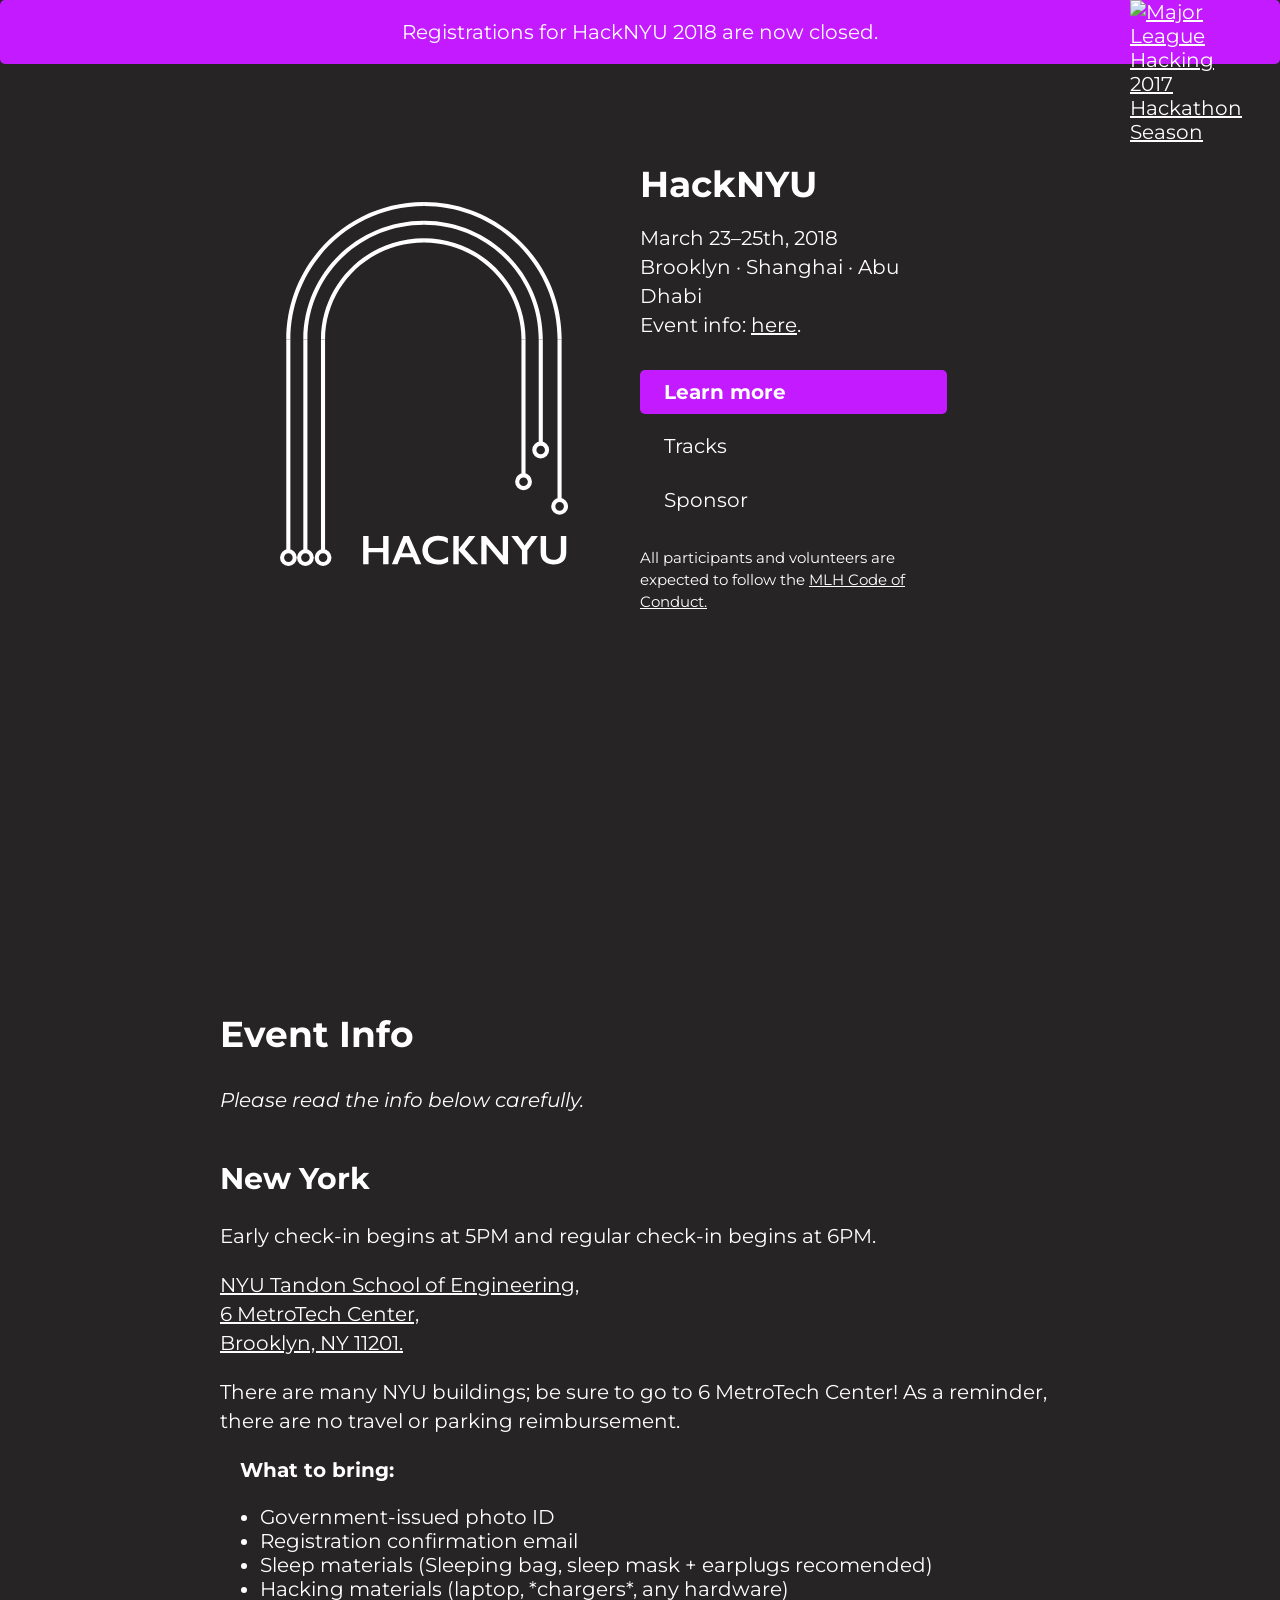
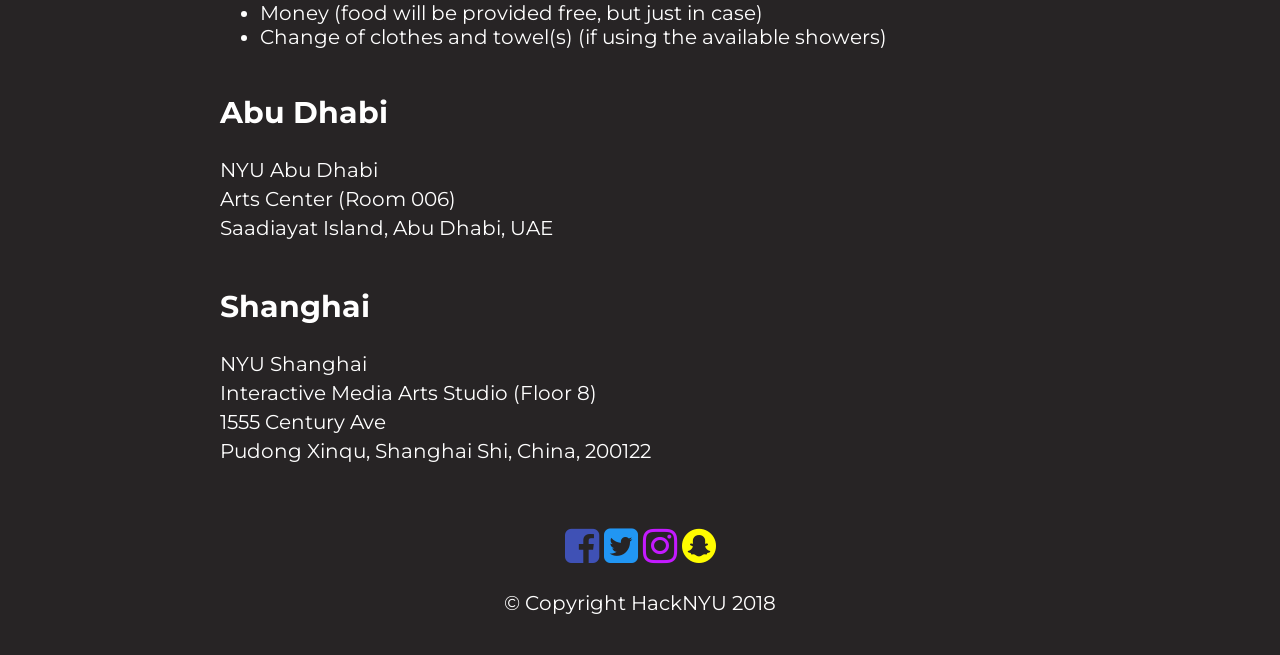
==== index.html @ 9dd53b47 "added google analytics" ====
<!DOCTYPE html>
<html lang="en">
  <head>
    <meta charset="utf-8">
    <meta name="viewport" content="width=device-width, initial-scale=1, shrink-to-fit=no">
    <meta property="og:title" content="HackNYU 2018" />
    <meta property="og:type" content="website" />
    <meta property="og:url" content="http://hacknyu.org" />
    <meta property="og:image" content="images/open-graph-logo.png" />
    <title>HackNYU</title>
    <meta name="description" content="">
    <link rel="stylesheet" href="stylesheets/style.css"/>
    <link rel="icon" href="favicon.png"/>
    <!-- Global site tag (gtag.js) - Google Analytics -->
    <script async src="https://www.googletagmanager.com/gtag/js?id=UA-43028228-4"></script>
    <script>
      window.dataLayer = window.dataLayer || [];
      function gtag(){dataLayer.push(arguments);}
      gtag('js', new Date());

      gtag('config', 'UA-43028228-4');
    </script>

  </head>
  <body>
    <a id="mlh-trust-badge" style="display:block;max-width:100px;min-width:60px;position:fixed;right:50px;top:0;width:10%;z-index:10000" href="https://mlh.io/seasons/na-2018/events?utm_source=na-2018&utm_medium=TrustBadge&utm_campaign=na-2018&utm_content=white" target="_blank"><img src="https://s3.amazonaws.com/logged-assets/trust-badge/2018/white.svg" alt="Major League Hacking 2017 Hackathon Season" style="width:100%"></a>

    <div class="alert" style="text-align: center;">
        Registrations for HackNYU 2018 are now closed.
    </div>

    <section id="cover" class="first-section page-section">
      <div id="cover-container" class="container">
      <img id="cover-logo" src="images/logo.svg">
        <div id="cover-info">
          <h1 class="animated fadeInLeft">HackNYU</h1>
          <p class="info-line animated fadeInLeft">March 23–25th, 2018</p>
          <p class="info-line animated fadeInLeft">Brooklyn · Shanghai · Abu Dhabi</p>
          <p class="info-line animated fadeInLeft">Event info: <a href="#event-info">here</a>.</p>
          <div id="buttons">
            <!-- <a href="https://www.eventbrite.com/e/hacknyu-2018-tickets-42755438668" id="registration-button" class="animated fadeInLeft button">Register</a> -->
            <!-- <a href="register.html" id="registration-button" class="animated fadeInLeft button">Register</a> -->
            <a href="about.html" id="registration-button" class="animated fadeInLeft button">Learn more</a>
            <a href="tracks.html" class="animated fadeInLeft button">Tracks</a>
            <a href="sponsor.html" class="animated fadeInLeft button">Sponsor</a>
          </div>
          <p class="info-line" style="font-size: 0.75em; padding-top: 1em;">All participants and volunteers are expected to follow the <a href="https://static.mlh.io/docs/mlh-code-of-conduct.pdf">MLH Code of Conduct.</a></p>
        </div>
      </div>
    </section>
    <section>
      <div class="container">
        <h1 id="event-info">Event Info</h1>
        <p><em>Please read the info below carefully.</em></p>

        <h2>New York</h2>
        <p>Early check-in begins at 5PM and regular check-in begins at 6PM.</p> <p></p>

        <p><a href="https://goo.gl/maps/HQVoV7e9Fgp">NYU Tandon School of Engineering, <br>6 MetroTech Center, <br> Brooklyn, NY 11201.</a></p>

        <p>There are many NYU buildings; be sure to go to 6 MetroTech Center! As a reminder, there are no travel or parking reimbursement.</p>

        <p style="position: relative; left: 1em"><strong>What to bring:</strong></p>
        <ul>
          <li>Government-issued photo ID</li>
          <li>Registration confirmation email</li>
          <li>Sleep materials (Sleeping bag, sleep mask + earplugs recomended)</li>
          <li>Hacking materials (laptop, *chargers*, any hardware)</li>
          <li>Money (food will be provided free, but just in case)</li>
          <li>Change of clothes and towel(s) (if using the available showers)</li>
        </ul>

        <h2>Abu Dhabi</h2>
        <p>NYU Abu Dhabi <br>
          Arts Center (Room 006) <br>
          Saadiayat Island, Abu Dhabi, UAE</p>

        <h2>Shanghai</h2>
        <p>NYU Shanghai<br>
          Interactive Media Arts Studio (Floor 8)<br>
          1555 Century Ave<br>
          Pudong Xinqu, Shanghai Shi, China, 200122
        </p>

      </div>
    </section>

    <footer id="copyright-footer">
      <ul id="social-media">
        <li><a href="https://www.facebook.com/hacknyu/"><i class="fa fa-facebook-square fa-2x"></i></a></li>
        <li><a href="https://twitter.com/hacknyu?lang=en"><i class="fa fa-twitter-square fa-2x"></i></a></li>
        <li><a href="https://www.instagram.com/hacknyu/"><i class="fa fa-instagram fa-2x"></i></a></li>
        <li><a href="snap.html"><i class="fa fa-snapchat fa-2x"></i></a></li>
      </ul>
      © Copyright HackNYU 2018
    </footer>
    <script>
      function openNav() {
          document.getElementById("side-nav").style.width = "70vw";
      }

      function closeNav() {
          document.getElementById("side-nav").style.width = "0";
      }
    </script>
  </body>
</html>
---- stylesheets/style.css ----
@import url("https://cdnjs.cloudflare.com/ajax/libs/font-awesome/4.7.0/css/font-awesome.css");
@import url("https://fonts.googleapis.com/css?family=Montserrat:300,700");
@keyframes fadeInLeft {
  from {
    opacity: 0;
    transform: translate3d(-10px, 0, 0); }
  to {
    opacity: 1;
    transform: translate3d(0, 0, 0); } }

.fadeInLeft {
  animation-name: fadeInLeft; }

.animated {
  animation-duration: 1s;
  animation-fill-mode: both; }

#nodes {
  fill: rgba(255, 255, 255, 0.5); }

#curves {
  fill: #272425;
  stroke-dasharray: 1000;
  stroke: white;
  stroke: rgba(255, 255, 255, 0.5);
  stroke-width: 12;
  animation: dash 3s normal forwards linear;
  stroke-dashoffset: 1000; }

@keyframes dash {
  to {
    stroke-dashoffset: 0; } }

#cover {
  padding-top: 2em;
  min-height: 90vh;
  overflow: auto;
  background-color: #272425;
  color: white; }

#cover-logo {
  display: block;
  width: 40%;
  min-height: 200px;
  float: left;
  padding-right: 10%;
  padding-top: 2em; }
  @media (max-width: 700px) {
    #cover-logo {
      width: 75%;
      height: auto;
      padding: 0;
      float: none;
      margin: 0 auto;
      padding-bottom: 4em; } }

#cover-info {
  width: 45%;
  float: left;
  font-size: 20px;
  padding-bottom: 3em;
  color: white; }
  @media (max-width: 700px) {
    #cover-info {
      width: 100%; } }
  #cover-info a {
    color: white; }
  #cover-info h1 {
    margin-bottom: 0.5em; }

#cover-container {
  max-width: 36em; }

.info-line {
  margin: 0; }

#registration-button {
  background-color: #C31AFF;
  font-weight: bold;
  margin-top: 1.5em; }
  #registration-button:hover {
    background-color: #D55EFF; }

#buttons .button {
  width: 80%; }

.social-media-icon {
  float: left;
  display: block; }

#social-media {
  list-style: none;
  margin: 0;
  padding: 0;
  margin-bottom: 1em; }
  #social-media::after {
    display: block;
    content: "";
    clear: both; }
  #social-media li {
    display: inline-block; }
  #social-media a {
    float: left; }

.fa-facebook-square {
  color: #3f51b5; }

.fa-twitter-square {
  color: #2196F3; }

.fa-instagram {
  color: #C31AFF; }

.fa-snapchat {
  color: #FFFC00; }

.card {
  width: 45%;
  margin-right: 5%;
  margin-bottom: 5%;
  float: left;
  display: block;
  border-radius: 0.5em; }
  @media (max-width: 700px) {
    .card {
      width: 100%; } }

.cards {
  margin-right: -5%; }
  .cards::after {
    display: block;
    content: "";
    clear: both; }
  @media (max-width: 700px) {
    .cards {
      margin: 0; } }

.sponsor-max {
  max-width: 80%;
  max-height: 120px; }

.sponsor-big {
  max-width: 70%;
  max-height: 90px; }

.sponsor-default {
  max-width: 50%;
  max-height: 75px; }

.sponsor-img {
  position: absolute;
  top: 50%;
  left: 50%;
  transform: translate(-50%, -50%);
  transition-duration: 200ms; }
  .sponsor-img:hover {
    transform: scale(1.1) translate(-50%, -50%); }

.sponsor {
  text-align: center;
  width: 33.333%;
  float: left;
  height: 100px;
  position: relative; }

.full-width {
  width: 100% !important; }

.quarter-width {
  width: 25% !important; }

.half-width {
  width: 50% !important; }

.centered {
  float: none;
  margin: 0 auto; }

.float-none {
  float: none; }

.row {
  margin-bottom: 3em; }
  .row::after {
    display: block;
    content: "";
    clear: both; }

#navbar {
  display: block;
  position: fixed;
  top: 0;
  width: 100%;
  background-color: white;
  font-size: 14px;
  font-weight: 500;
  letter-spacing: 0.03em;
  z-index: 999; }
  #navbar #menu-toggle {
    background-color: #272425;
    color: white; }

#navbar::after {
  display: block;
  content: "";
  clear: both; }

#navbar .top-ul {
  display: block;
  margin: 0;
  padding: 0;
  list-style: none;
  padding: 0 1.5em; }

#navbar #side-nav {
  top: 0;
  padding-left: 0;
  overflow-x: hidden;
  background-color: white;
  width: 0;
  height: 100vh;
  display: block;
  position: absolute;
  margin: 0;
  list-style: none;
  padding-top: 5vh;
  text-align: center;
  z-index: 5;
  transition: 0.5s; }

#navbar #menu-toggle {
  z-index: 1;
  display: none;
  position: absolute; }

@media screen and (max-width: 700px) {
  #navbar .top-li {
    display: none; }
  #navbar #menu-toggle {
    display: block; } }

#navbar .top-li {
  float: left; }

#navbar a {
  padding: 1.5em;
  display: block;
  color: black;
  text-decoration: none;
  text-transform: uppercase; }

#navbar li:hover, #menu-toggle:hover {
  background-color: #e6e6e6;
  cursor: pointer; }

#navbar a:visited {
  color: black; }

#navbar li:active {
  background-color: darkgrey; }

body {
  font-family: "Montserrat", "Helvetica Neue", Helvetica, Arial, sans-serif;
  font-size: 20px;
  margin: 0;
  min-height: 100vh;
  color: white;
  background-color: #272425; }

a {
  color: white; }

h1 {
  font-size: 36px;
  margin-top: 0; }

h2 {
  margin-top: 1.5em; }

p {
  line-height: 1.45; }

.container {
  max-width: 42em;
  margin: 0 auto;
  width: 90%; }
  .container::after {
    display: block;
    content: "";
    clear: both; }

.button {
  display: inline-block;
  padding: 0.5em 1.2em;
  color: white;
  text-decoration: none;
  border-radius: 0.25em;
  margin: 0;
  margin-right: 0.25em;
  margin-bottom: 0.5em;
  background-color: #272425; }
  .button:hover {
    transition-duration: 250ms;
    background-color: #4e4e4e; }
  .button:visited, .button:active {
    color: white; }

.first-section {
  padding-top: 1.6em;
  margin-top: 58px; }

.page-section {
  padding-bottom: 2em; }
  .page-section::after {
    display: block;
    content: "";
    clear: both; }

#content {
  min-height: 100vh;
  background-color: #272425; }

#copyright-footer {
  background: #272425;
  text-align: center;
  padding: 2em;
  color: white; }

.alert {
  background-color: #C31AFF;
  color: white;
  border-radius: 0.25em;
  padding: 1em; }
  .alert a {
    color: white; }

.track-logo {
  width: 10%; }
  @media (max-width: 700px) {
    .track-logo {
      width: 50%; } }
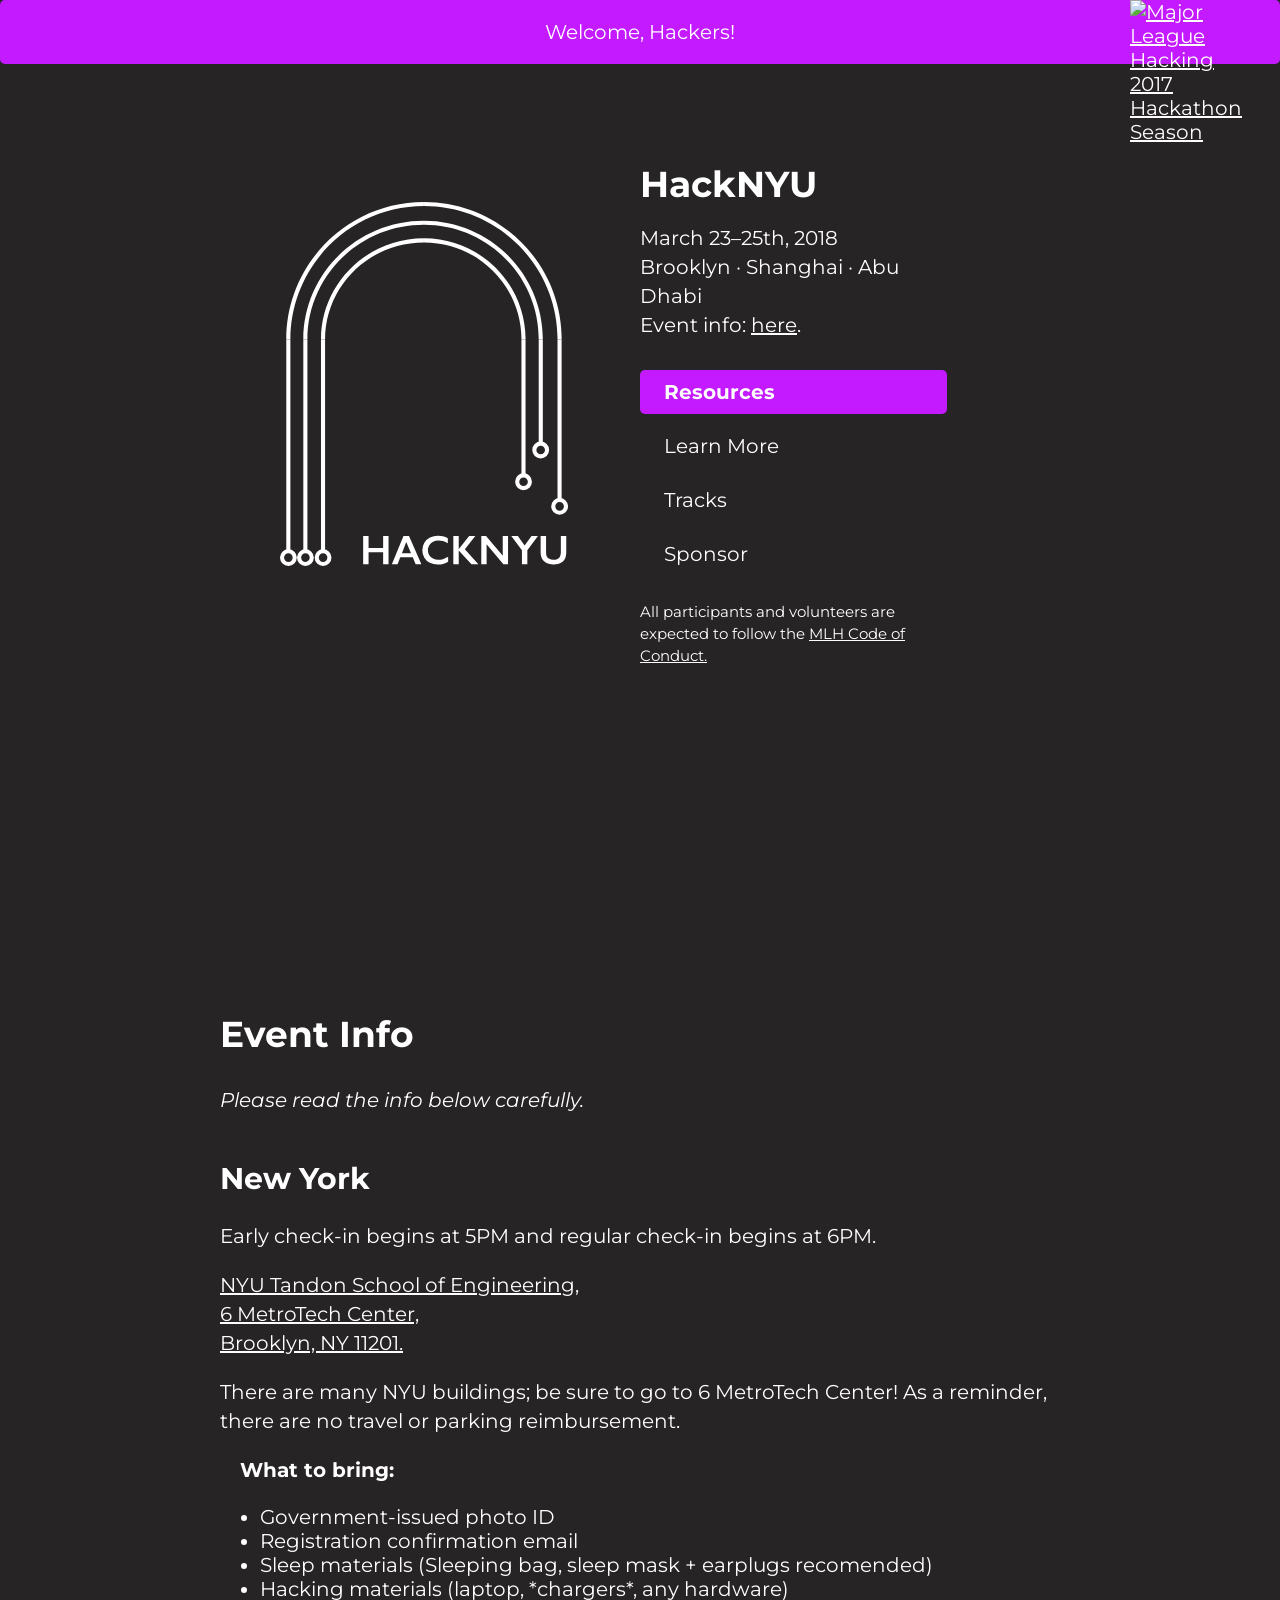
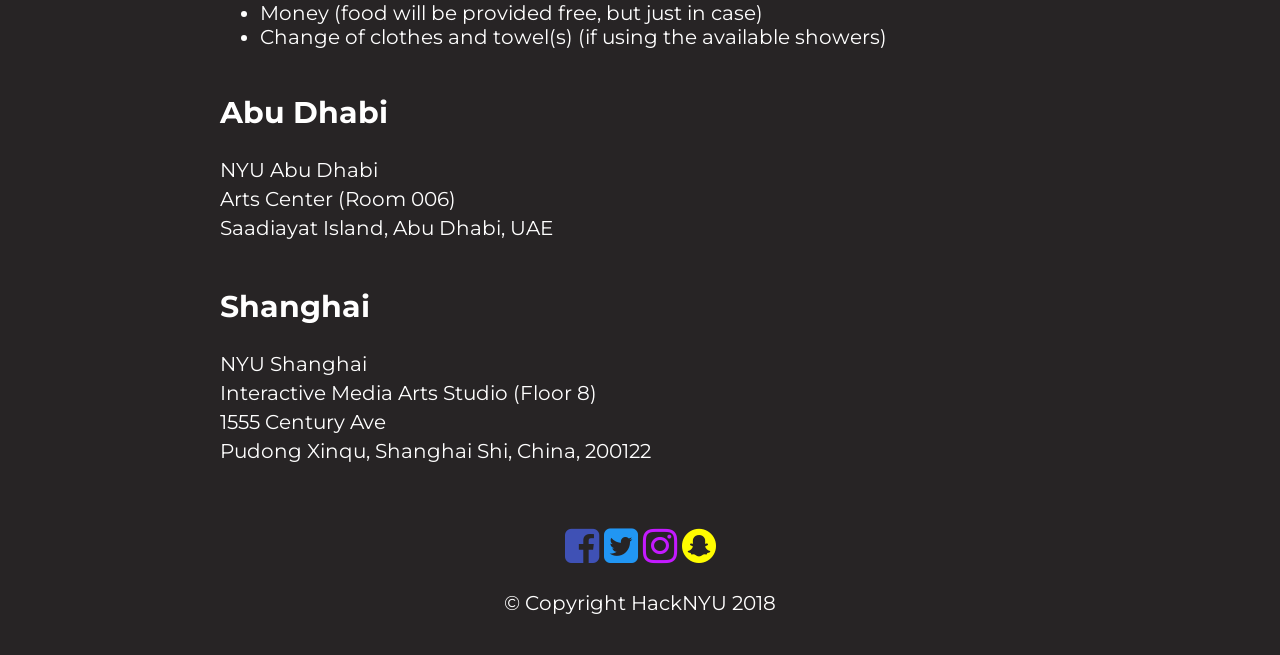
==== commit d5cc6837: "adding days link" ====
--- a/index.html
+++ b/index.html
@@ -9,24 +9,14 @@
     <meta property="og:image" content="images/open-graph-logo.png" />
     <title>HackNYU</title>
     <meta name="description" content="">
-    <link rel="stylesheet" href="stylesheets/style.css"/>
-    <link rel="icon" href="favicon.png"/>
-    <!-- Global site tag (gtag.js) - Google Analytics -->
-    <script async src="https://www.googletagmanager.com/gtag/js?id=UA-43028228-4"></script>
-    <script>
-      window.dataLayer = window.dataLayer || [];
-      function gtag(){dataLayer.push(arguments);}
-      gtag('js', new Date());
-
-      gtag('config', 'UA-43028228-4');
-    </script>
-
+    <link rel="stylesheet" href="stylesheets/style.css">
+    <link rel="icon" href="favicon.png">
   </head>
   <body>
     <a id="mlh-trust-badge" style="display:block;max-width:100px;min-width:60px;position:fixed;right:50px;top:0;width:10%;z-index:10000" href="https://mlh.io/seasons/na-2018/events?utm_source=na-2018&utm_medium=TrustBadge&utm_campaign=na-2018&utm_content=white" target="_blank"><img src="https://s3.amazonaws.com/logged-assets/trust-badge/2018/white.svg" alt="Major League Hacking 2017 Hackathon Season" style="width:100%"></a>
 
     <div class="alert" style="text-align: center;">
-        Registrations for HackNYU 2018 are now closed.
+        Welcome, Hackers!
     </div>
 
     <section id="cover" class="first-section page-section">
@@ -40,7 +30,8 @@
           <div id="buttons">
             <!-- <a href="https://www.eventbrite.com/e/hacknyu-2018-tickets-42755438668" id="registration-button" class="animated fadeInLeft button">Register</a> -->
             <!-- <a href="register.html" id="registration-button" class="animated fadeInLeft button">Register</a> -->
-            <a href="about.html" id="registration-button" class="animated fadeInLeft button">Learn more</a>
+            <a href="dayof.html" id="registration-button" class="animated fadeInLeft button">Resources</a>
+            <a href="about.html" class="animated fadeInLeft button">Learn More</a>
             <a href="tracks.html" class="animated fadeInLeft button">Tracks</a>
             <a href="sponsor.html" class="animated fadeInLeft button">Sponsor</a>
           </div>
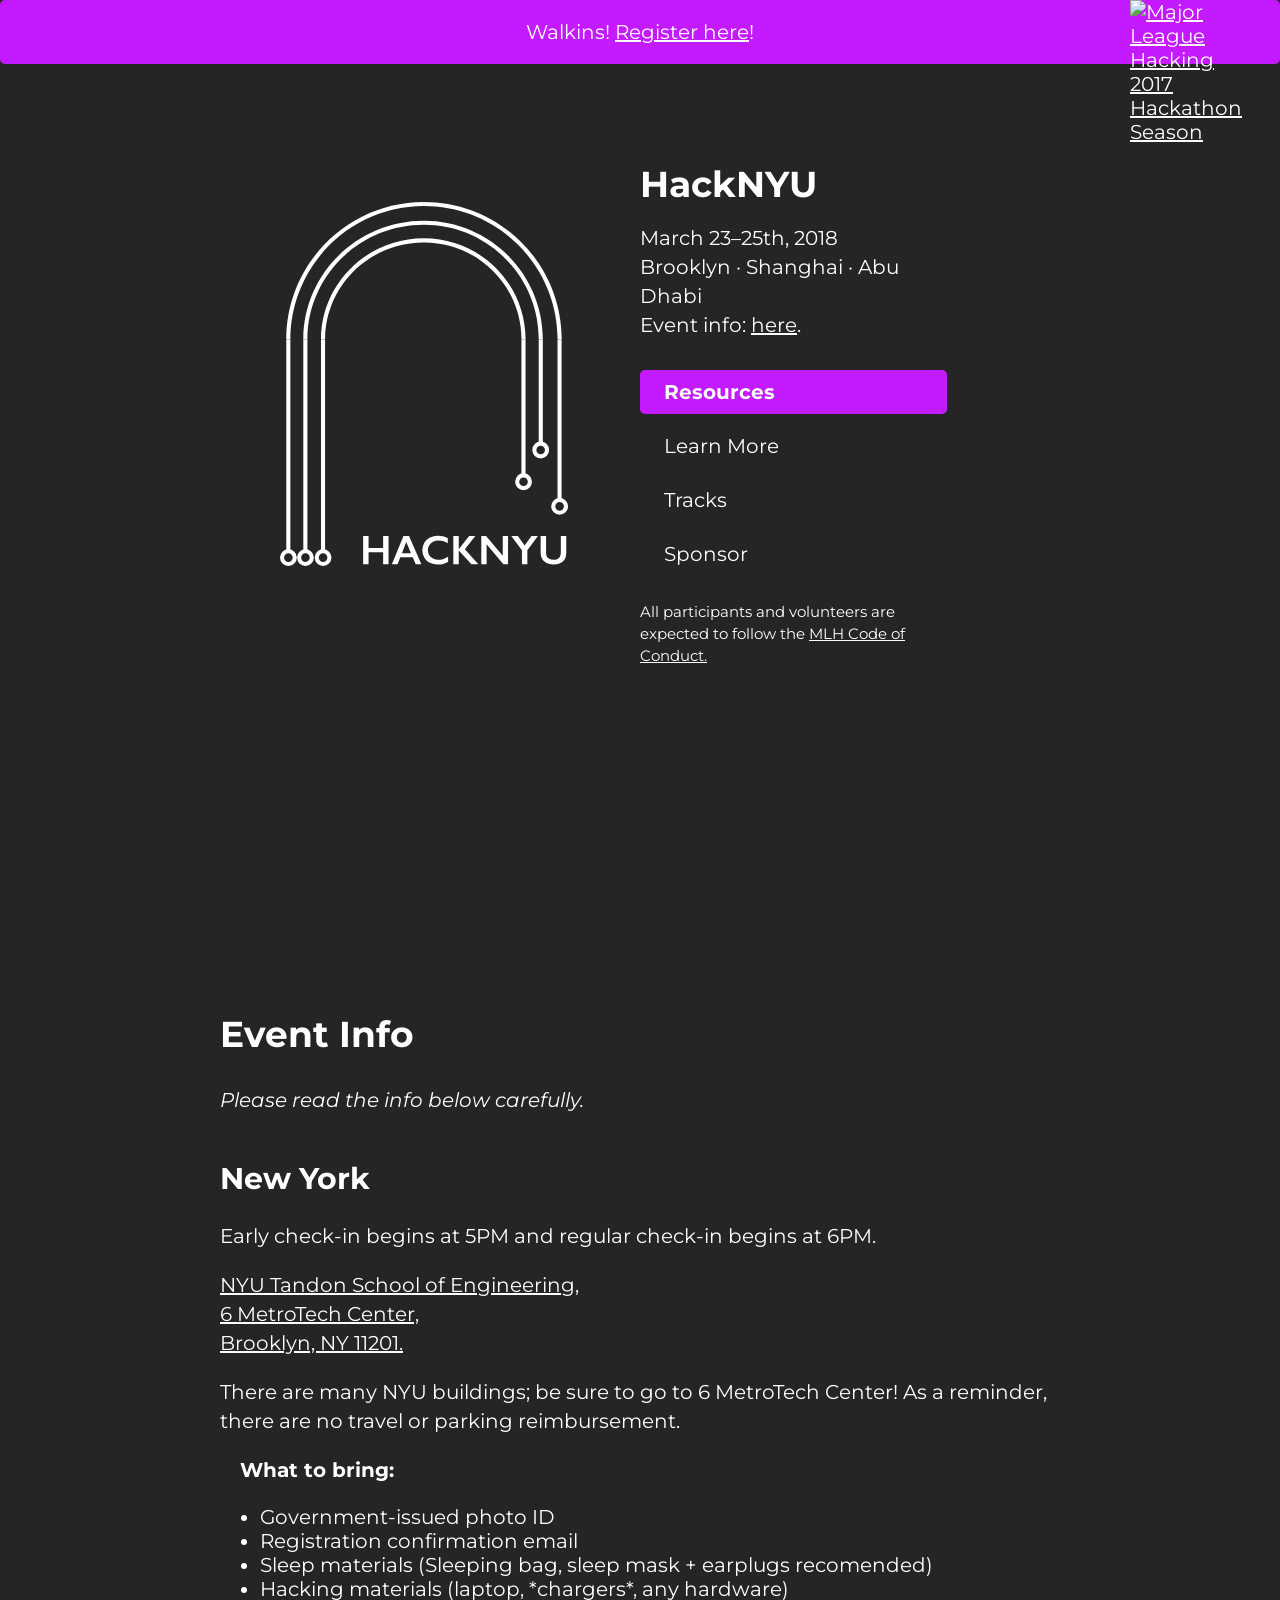
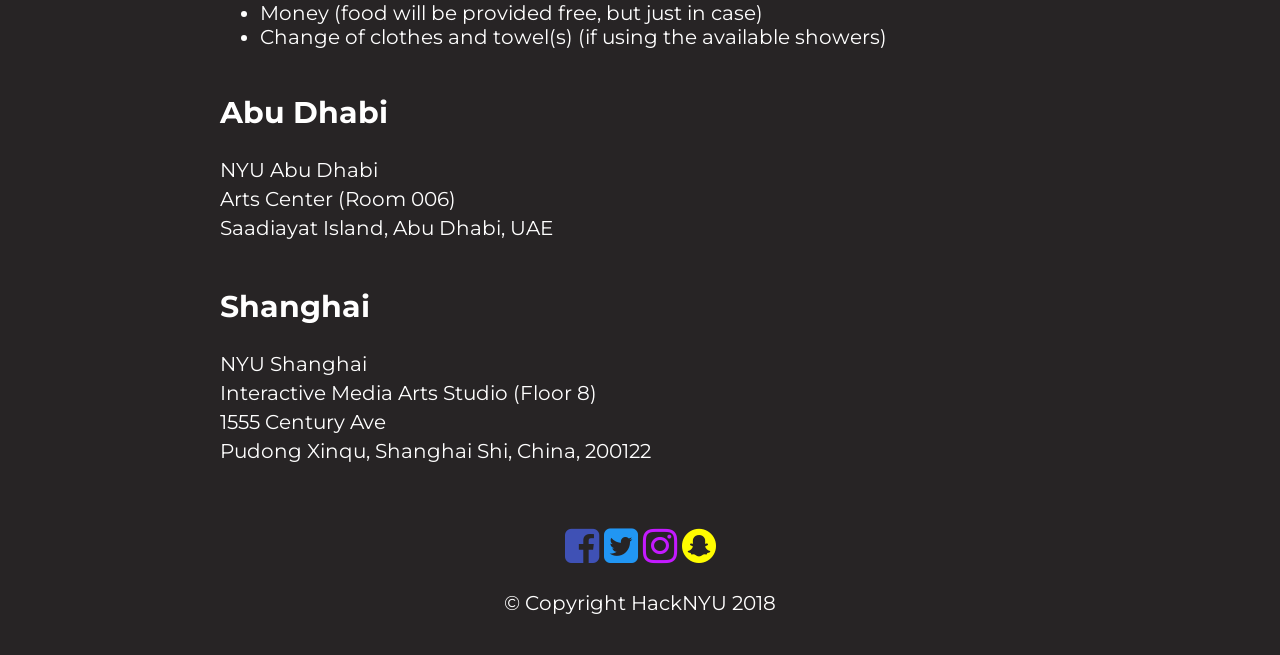
==== commit a29d4f76: "adding walking link" ====
--- a/index.html
+++ b/index.html
@@ -9,14 +9,24 @@
     <meta property="og:image" content="images/open-graph-logo.png" />
     <title>HackNYU</title>
     <meta name="description" content="">
-    <link rel="stylesheet" href="stylesheets/style.css">
-    <link rel="icon" href="favicon.png">
+    <link rel="stylesheet" href="stylesheets/style.css"/>
+    <link rel="icon" href="favicon.png"/>
+    <!-- Global site tag (gtag.js) - Google Analytics -->
+    <script async src="https://www.googletagmanager.com/gtag/js?id=UA-43028228-4"></script>
+    <script>
+      window.dataLayer = window.dataLayer || [];
+      function gtag(){dataLayer.push(arguments);}
+      gtag('js', new Date());
+
+      gtag('config', 'UA-43028228-4');
+    </script>
+
   </head>
   <body>
     <a id="mlh-trust-badge" style="display:block;max-width:100px;min-width:60px;position:fixed;right:50px;top:0;width:10%;z-index:10000" href="https://mlh.io/seasons/na-2018/events?utm_source=na-2018&utm_medium=TrustBadge&utm_campaign=na-2018&utm_content=white" target="_blank"><img src="https://s3.amazonaws.com/logged-assets/trust-badge/2018/white.svg" alt="Major League Hacking 2017 Hackathon Season" style="width:100%"></a>
 
     <div class="alert" style="text-align: center;">
-        Welcome, Hackers!
+        Walkins! <a href="https://hacknyu2018.splashthat.com/">Register here</a>!
     </div>
 
     <section id="cover" class="first-section page-section">
--- a/stylesheets/style.css
+++ b/stylesheets/style.css
@@ -259,6 +259,9 @@
 #navbar li:active {
   background-color: darkgrey; }
 
+.curpage {
+  background-color: darkgrey; }
+
 body {
   font-family: "Montserrat", "Helvetica Neue", Helvetica, Arial, sans-serif;
   font-size: 20px;
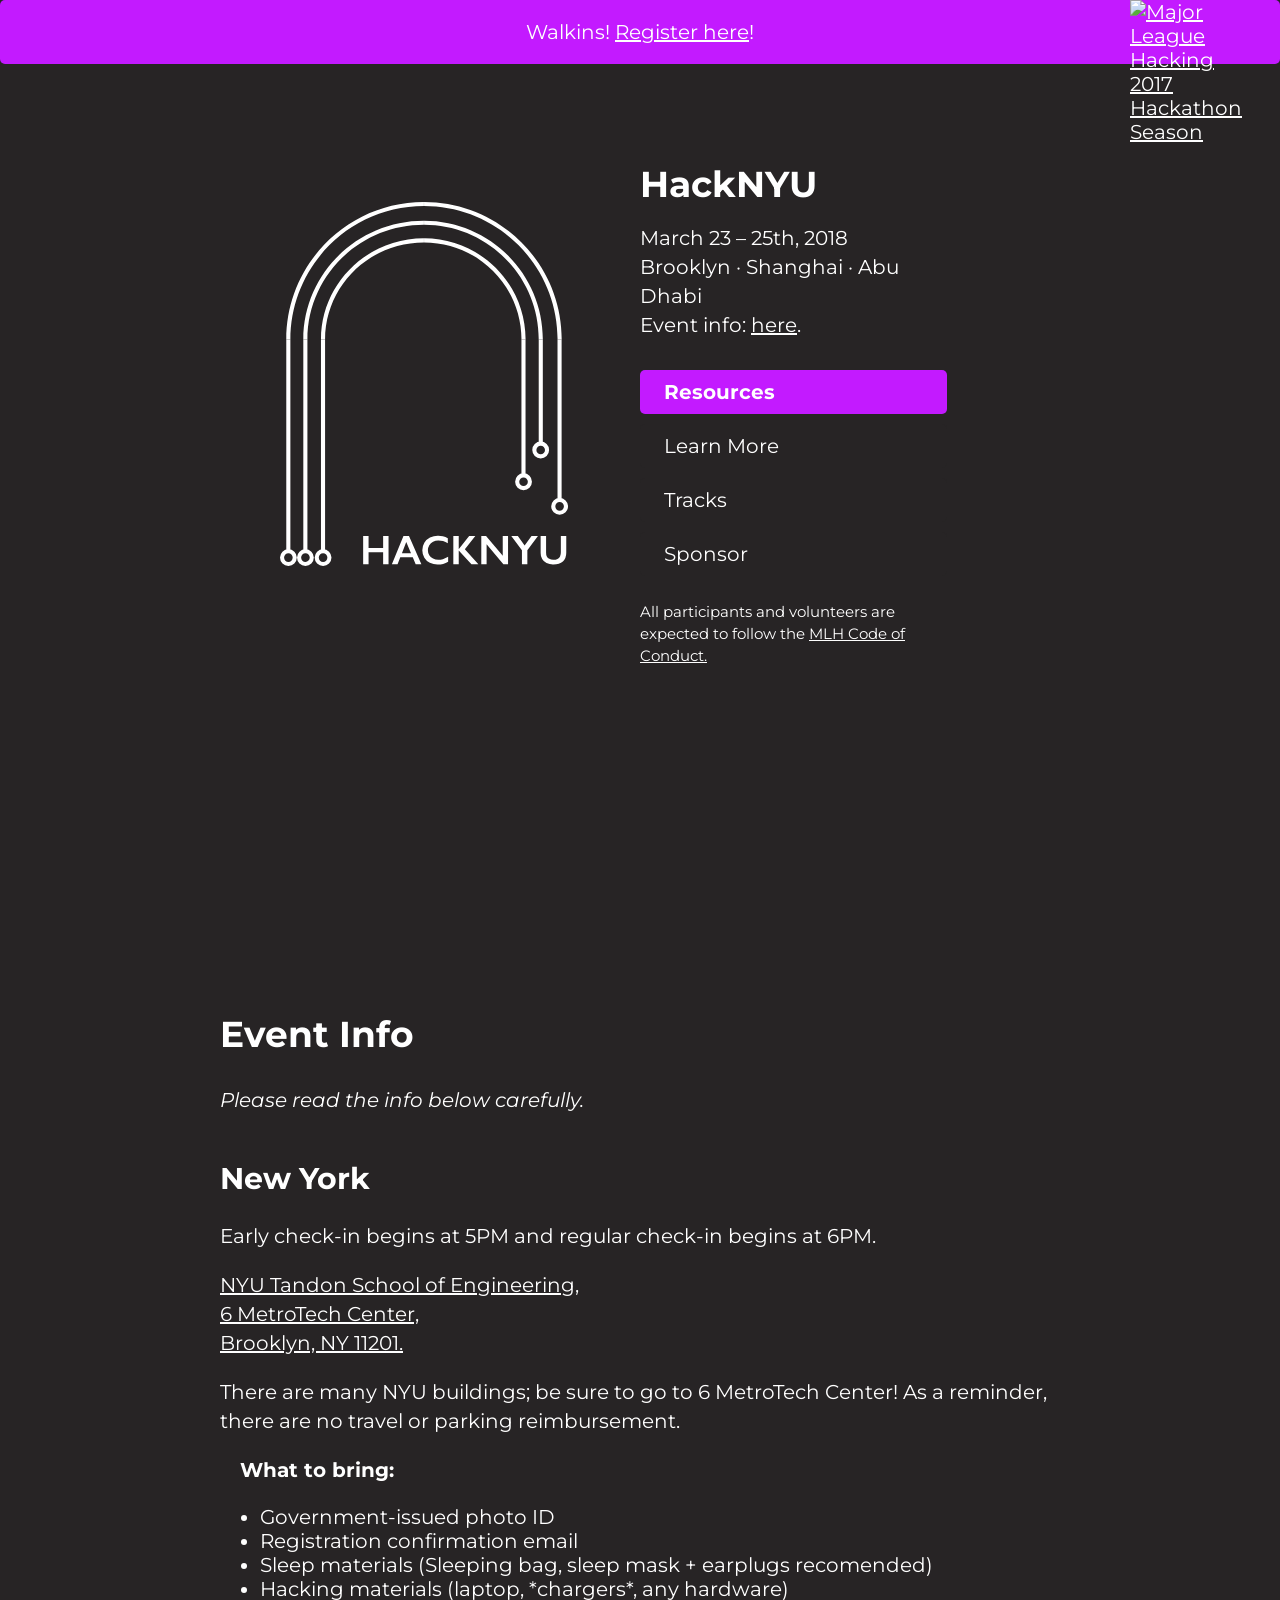
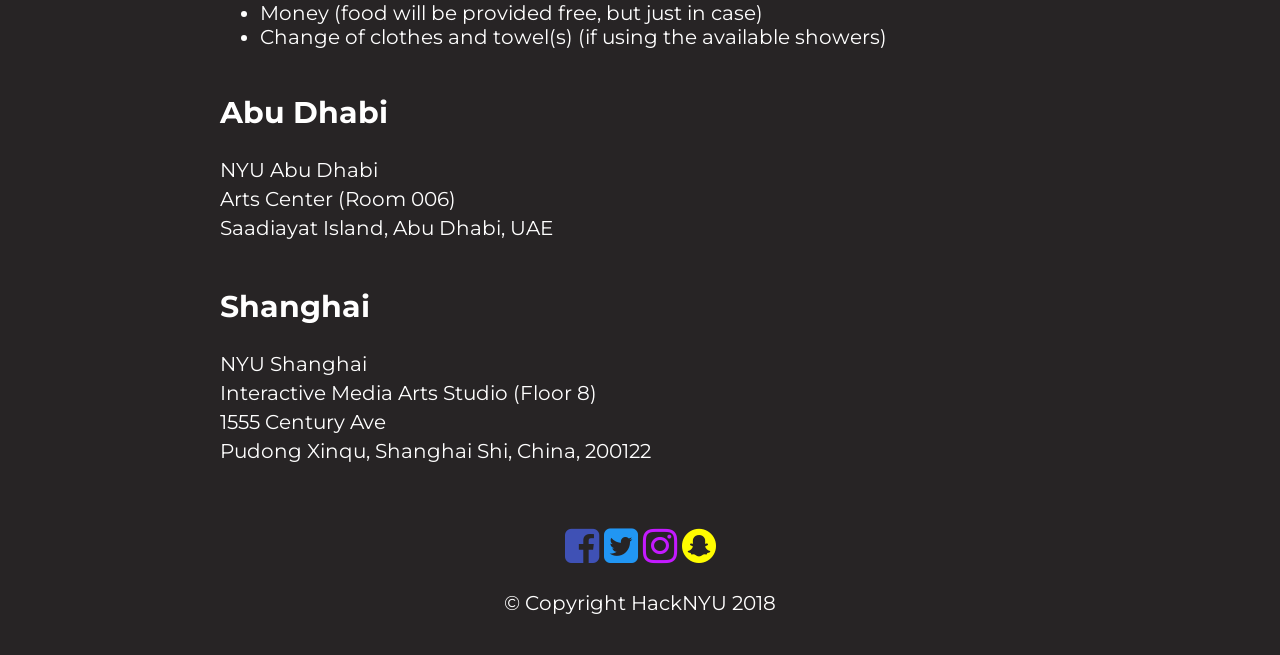
==== commit e2ba8db2: "hyphen spaces" ====
--- a/index.html
+++ b/index.html
@@ -34,7 +34,7 @@
       <img id="cover-logo" src="images/logo.svg">
         <div id="cover-info">
           <h1 class="animated fadeInLeft">HackNYU</h1>
-          <p class="info-line animated fadeInLeft">March 23–25th, 2018</p>
+          <p class="info-line animated fadeInLeft">March 23 – 25th, 2018</p>
           <p class="info-line animated fadeInLeft">Brooklyn · Shanghai · Abu Dhabi</p>
           <p class="info-line animated fadeInLeft">Event info: <a href="#event-info">here</a>.</p>
           <div id="buttons">
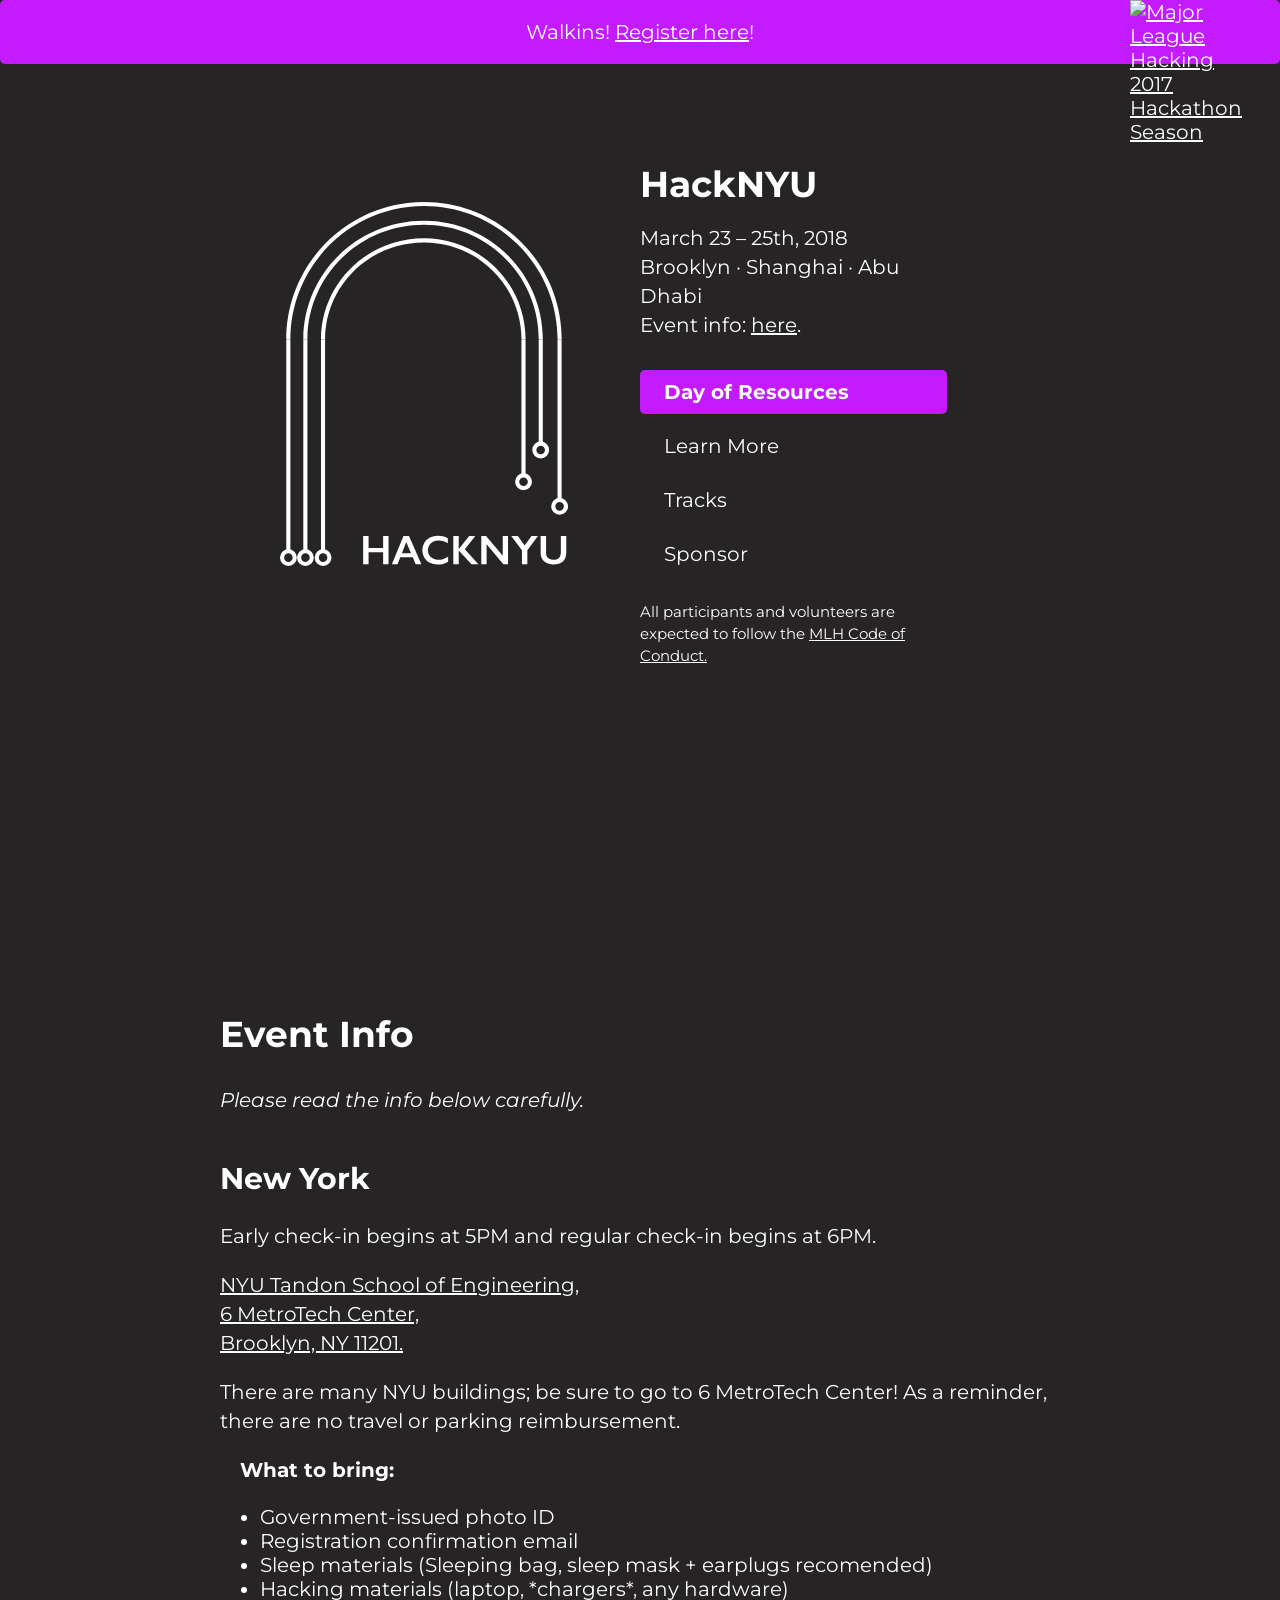
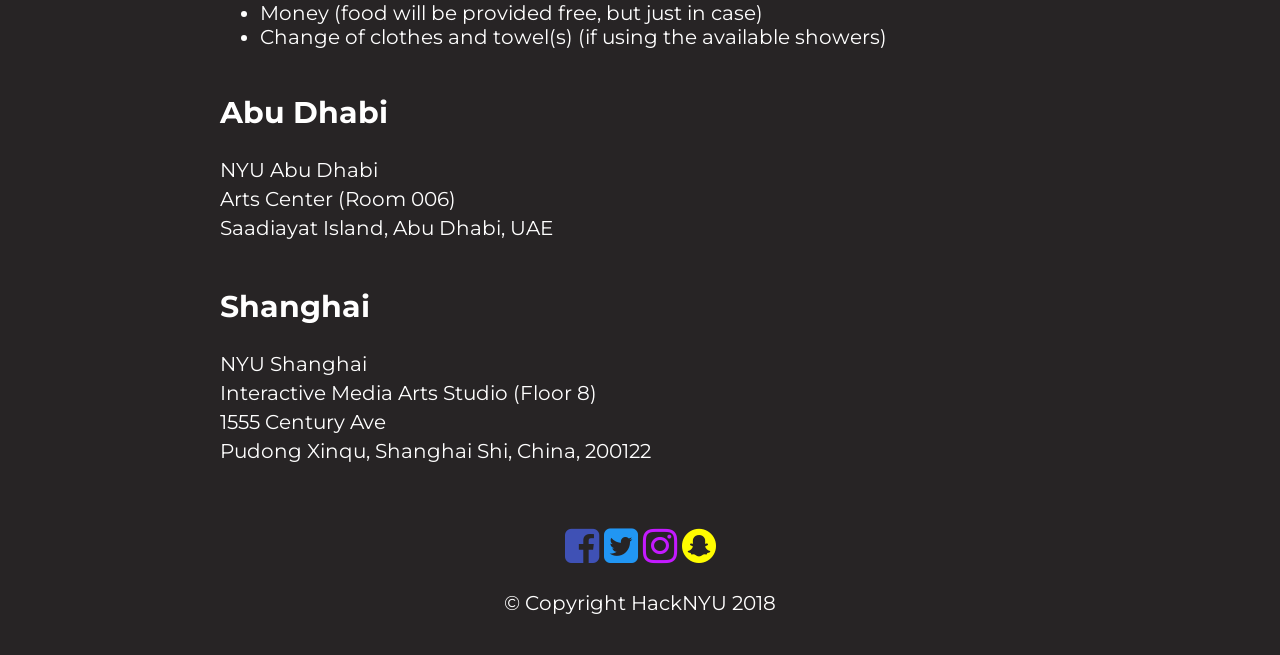
==== commit 0bec999f: "added day of to button" ====
--- a/index.html
+++ b/index.html
@@ -40,7 +40,7 @@
           <div id="buttons">
             <!-- <a href="https://www.eventbrite.com/e/hacknyu-2018-tickets-42755438668" id="registration-button" class="animated fadeInLeft button">Register</a> -->
             <!-- <a href="register.html" id="registration-button" class="animated fadeInLeft button">Register</a> -->
-            <a href="dayof.html" id="registration-button" class="animated fadeInLeft button">Resources</a>
+            <a href="dayof.html" id="registration-button" class="animated fadeInLeft button">Day of Resources</a>
             <a href="about.html" class="animated fadeInLeft button">Learn More</a>
             <a href="tracks.html" class="animated fadeInLeft button">Tracks</a>
             <a href="sponsor.html" class="animated fadeInLeft button">Sponsor</a>
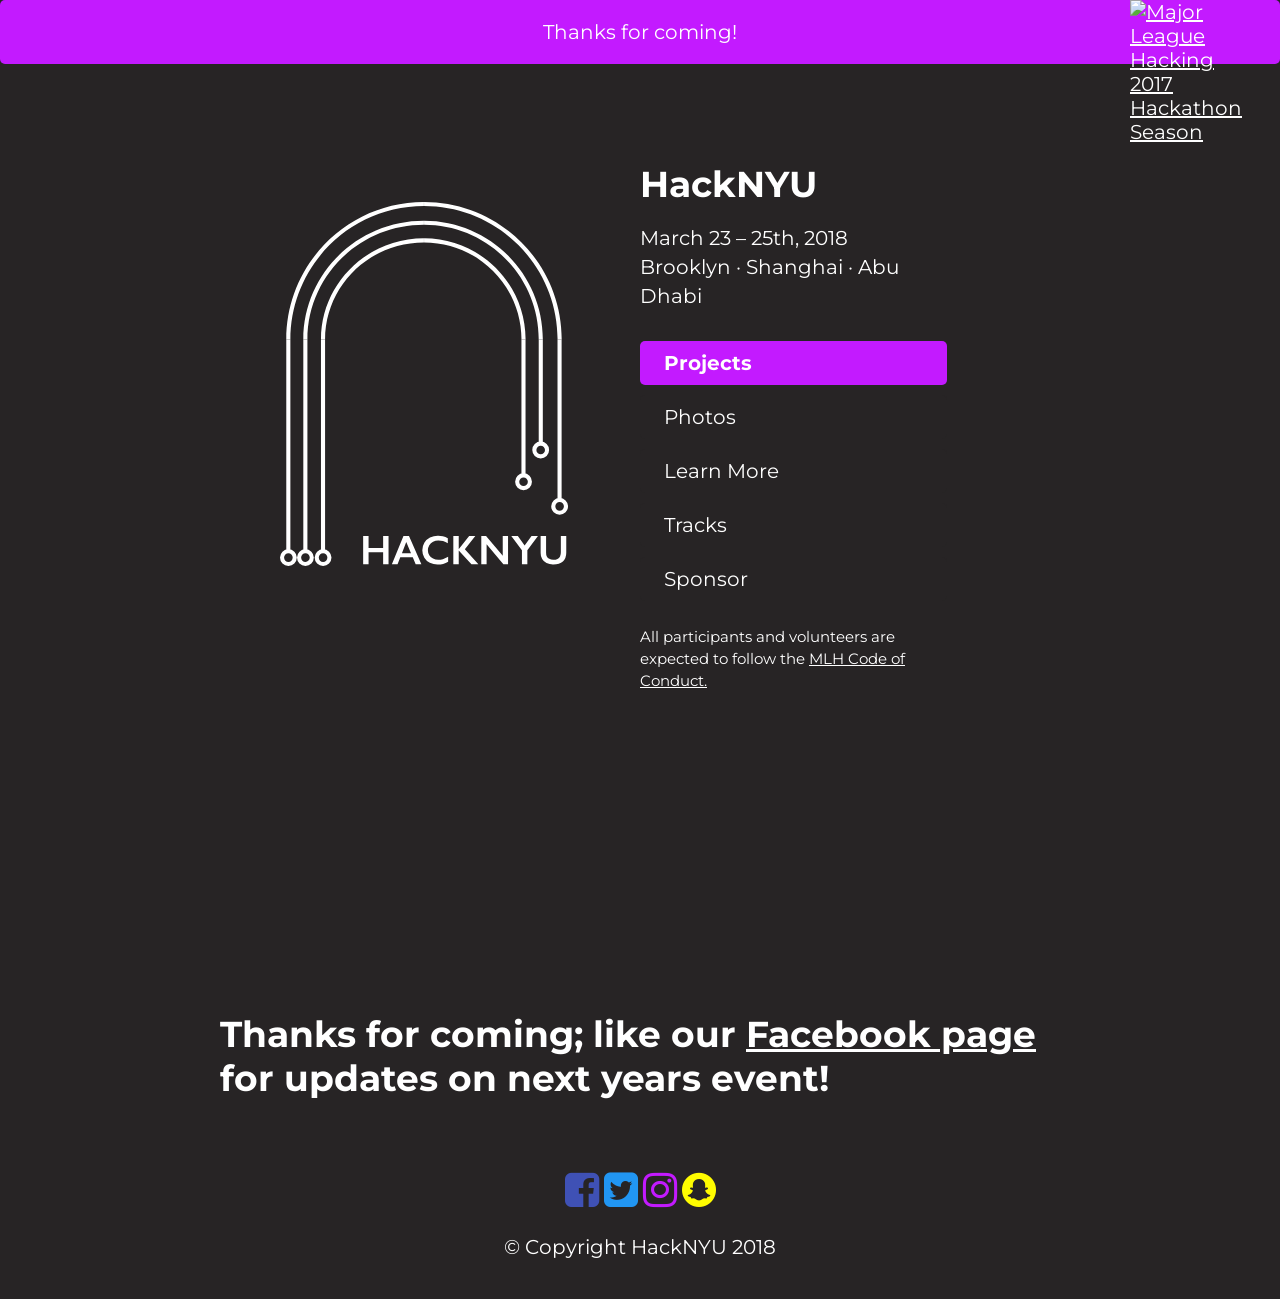
==== commit 9f6227db: "better late than never!" ====
--- a/index.html
+++ b/index.html
@@ -26,7 +26,7 @@
     <a id="mlh-trust-badge" style="display:block;max-width:100px;min-width:60px;position:fixed;right:50px;top:0;width:10%;z-index:10000" href="https://mlh.io/seasons/na-2018/events?utm_source=na-2018&utm_medium=TrustBadge&utm_campaign=na-2018&utm_content=white" target="_blank"><img src="https://s3.amazonaws.com/logged-assets/trust-badge/2018/white.svg" alt="Major League Hacking 2017 Hackathon Season" style="width:100%"></a>
 
     <div class="alert" style="text-align: center;">
-        Walkins! <a href="https://hacknyu2018.splashthat.com/">Register here</a>!
+        Thanks for coming!
     </div>
 
     <section id="cover" class="first-section page-section">
@@ -36,11 +36,12 @@
           <h1 class="animated fadeInLeft">HackNYU</h1>
           <p class="info-line animated fadeInLeft">March 23 – 25th, 2018</p>
           <p class="info-line animated fadeInLeft">Brooklyn · Shanghai · Abu Dhabi</p>
-          <p class="info-line animated fadeInLeft">Event info: <a href="#event-info">here</a>.</p>
+          <!-- <p class="info-line animated fadeInLeft">Event info: <a href="#event-info">here</a>.</p> -->
           <div id="buttons">
             <!-- <a href="https://www.eventbrite.com/e/hacknyu-2018-tickets-42755438668" id="registration-button" class="animated fadeInLeft button">Register</a> -->
             <!-- <a href="register.html" id="registration-button" class="animated fadeInLeft button">Register</a> -->
-            <a href="dayof.html" id="registration-button" class="animated fadeInLeft button">Day of Resources</a>
+            <a href="https://hacknyu2018.devpost.com/submissions" id="registration-button" class="animated fadeInLeft button">Projects</a>
+            <a href="https://www.facebook.com/pg/hacknyu/photos/" class="animated fadeInLeft button">Photos</a>
             <a href="about.html" class="animated fadeInLeft button">Learn More</a>
             <a href="tracks.html" class="animated fadeInLeft button">Tracks</a>
             <a href="sponsor.html" class="animated fadeInLeft button">Sponsor</a>
@@ -49,40 +50,10 @@
         </div>
       </div>
     </section>
+
     <section>
       <div class="container">
-        <h1 id="event-info">Event Info</h1>
-        <p><em>Please read the info below carefully.</em></p>
-
-        <h2>New York</h2>
-        <p>Early check-in begins at 5PM and regular check-in begins at 6PM.</p> <p></p>
-
-        <p><a href="https://goo.gl/maps/HQVoV7e9Fgp">NYU Tandon School of Engineering, <br>6 MetroTech Center, <br> Brooklyn, NY 11201.</a></p>
-
-        <p>There are many NYU buildings; be sure to go to 6 MetroTech Center! As a reminder, there are no travel or parking reimbursement.</p>
-
-        <p style="position: relative; left: 1em"><strong>What to bring:</strong></p>
-        <ul>
-          <li>Government-issued photo ID</li>
-          <li>Registration confirmation email</li>
-          <li>Sleep materials (Sleeping bag, sleep mask + earplugs recomended)</li>
-          <li>Hacking materials (laptop, *chargers*, any hardware)</li>
-          <li>Money (food will be provided free, but just in case)</li>
-          <li>Change of clothes and towel(s) (if using the available showers)</li>
-        </ul>
-
-        <h2>Abu Dhabi</h2>
-        <p>NYU Abu Dhabi <br>
-          Arts Center (Room 006) <br>
-          Saadiayat Island, Abu Dhabi, UAE</p>
-
-        <h2>Shanghai</h2>
-        <p>NYU Shanghai<br>
-          Interactive Media Arts Studio (Floor 8)<br>
-          1555 Century Ave<br>
-          Pudong Xinqu, Shanghai Shi, China, 200122
-        </p>
-
+        <h1>Thanks for coming; like our <a href="https://www.facebook.com/hacknyu/">Facebook page</a> for updates on next years event!</h1>
       </div>
     </section>
 
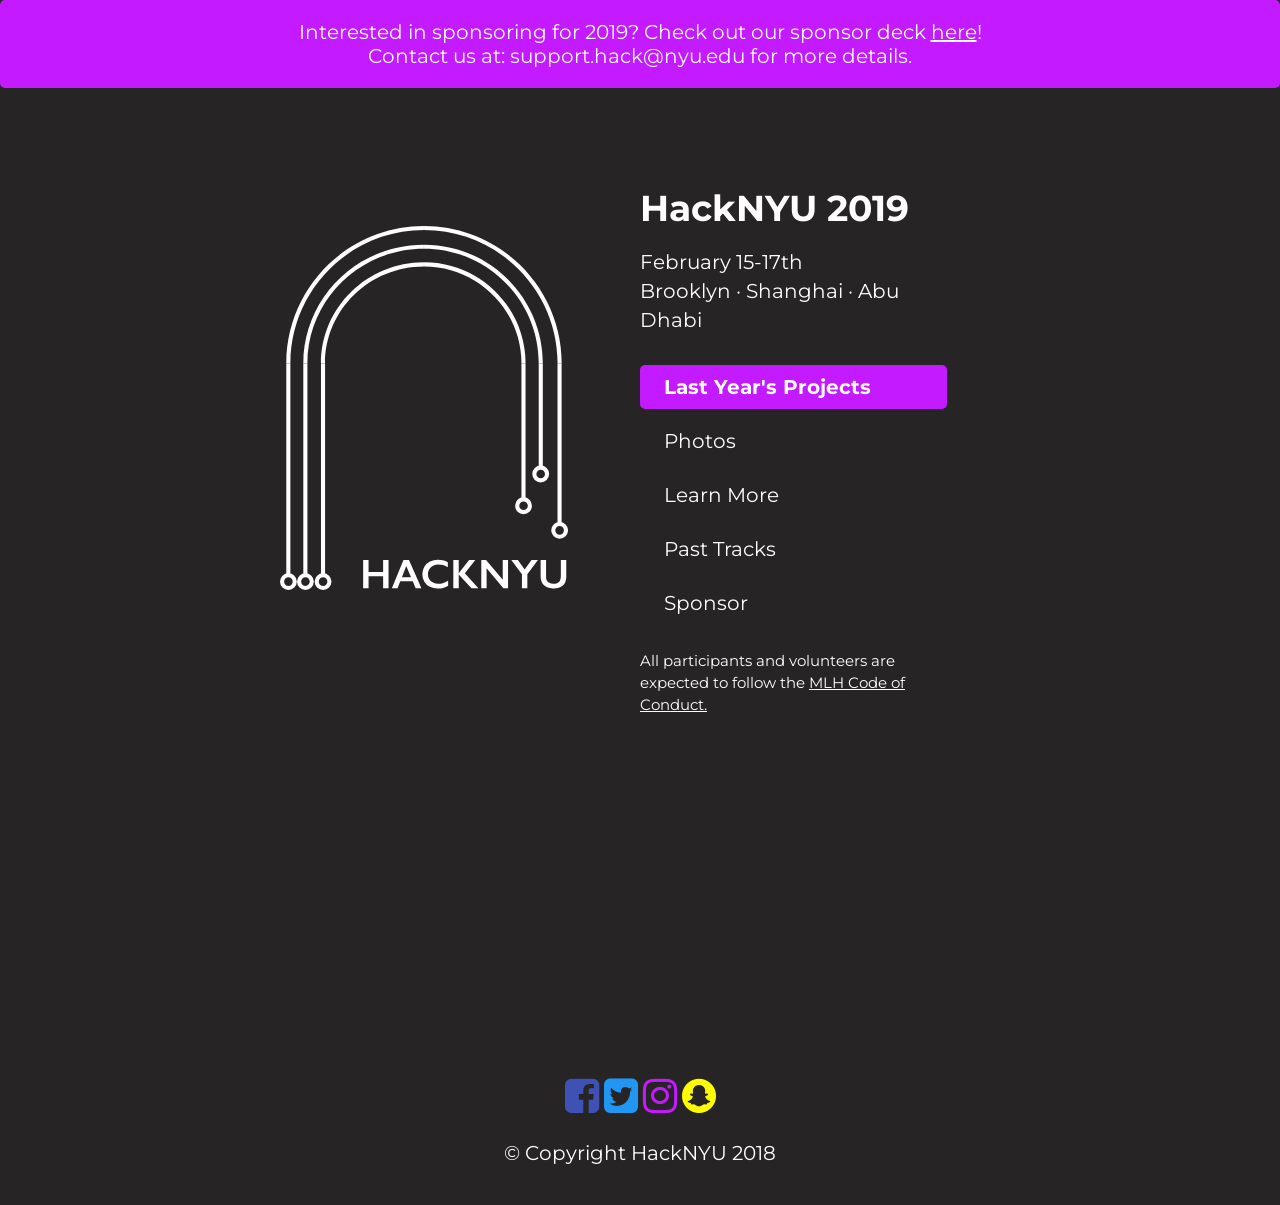
==== commit 2b5e9bd9: "added 2019 info" ====
--- a/index.html
+++ b/index.html
@@ -23,40 +23,29 @@
 
   </head>
   <body>
-    <a id="mlh-trust-badge" style="display:block;max-width:100px;min-width:60px;position:fixed;right:50px;top:0;width:10%;z-index:10000" href="https://mlh.io/seasons/na-2018/events?utm_source=na-2018&utm_medium=TrustBadge&utm_campaign=na-2018&utm_content=white" target="_blank"><img src="https://s3.amazonaws.com/logged-assets/trust-badge/2018/white.svg" alt="Major League Hacking 2017 Hackathon Season" style="width:100%"></a>
-
-    <div class="alert" style="text-align: center;">
-        Thanks for coming!
+    <!-- <a id="mlh-trust-badge" style="display:block;max-width:100px;min-width:60px;position:fixed;right:50px;top:0;width:10%;z-index:10000" href="https://mlh.io/seasons/na-2018/events?utm_source=na-2018&utm_medium=TrustBadge&utm_campaign=na-2018&utm_content=white" target="_blank"><img src="https://s3.amazonaws.com/logged-assets/trust-badge/2018/white.svg" alt="Major League Hacking 2017 Hackathon Season" style="width:100%"></a> -->
+    <div class="alert" style="text-align:center">
+      Interested in sponsoring for 2019? Check out our sponsor deck <a href="sponsor-deck.pdf">here</a>! <br>
+      Contact us at: support.hack@nyu.edu for more details.
     </div>
-
     <section id="cover" class="first-section page-section">
       <div id="cover-container" class="container">
       <img id="cover-logo" src="images/logo.svg">
         <div id="cover-info">
-          <h1 class="animated fadeInLeft">HackNYU</h1>
-          <p class="info-line animated fadeInLeft">March 23 – 25th, 2018</p>
+          <h1 class="animated fadeInLeft">HackNYU 2019</h1>
+          <p class="info-line animated fadeInLeft">February 15-17th</p>
           <p class="info-line animated fadeInLeft">Brooklyn · Shanghai · Abu Dhabi</p>
-          <!-- <p class="info-line animated fadeInLeft">Event info: <a href="#event-info">here</a>.</p> -->
           <div id="buttons">
-            <!-- <a href="https://www.eventbrite.com/e/hacknyu-2018-tickets-42755438668" id="registration-button" class="animated fadeInLeft button">Register</a> -->
-            <!-- <a href="register.html" id="registration-button" class="animated fadeInLeft button">Register</a> -->
-            <a href="https://hacknyu2018.devpost.com/submissions" id="registration-button" class="animated fadeInLeft button">Projects</a>
+            <a href="https://hacknyu2018.devpost.com/submissions" id="registration-button" class="animated fadeInLeft button">Last Year's Projects</a>
             <a href="https://www.facebook.com/pg/hacknyu/photos/" class="animated fadeInLeft button">Photos</a>
             <a href="about.html" class="animated fadeInLeft button">Learn More</a>
-            <a href="tracks.html" class="animated fadeInLeft button">Tracks</a>
+            <a href="tracks.html" class="animated fadeInLeft button">Past Tracks</a>
             <a href="sponsor.html" class="animated fadeInLeft button">Sponsor</a>
           </div>
           <p class="info-line" style="font-size: 0.75em; padding-top: 1em;">All participants and volunteers are expected to follow the <a href="https://static.mlh.io/docs/mlh-code-of-conduct.pdf">MLH Code of Conduct.</a></p>
         </div>
       </div>
     </section>
-
-    <section>
-      <div class="container">
-        <h1>Thanks for coming; like our <a href="https://www.facebook.com/hacknyu/">Facebook page</a> for updates on next years event!</h1>
-      </div>
-    </section>
-
     <footer id="copyright-footer">
       <ul id="social-media">
         <li><a href="https://www.facebook.com/hacknyu/"><i class="fa fa-facebook-square fa-2x"></i></a></li>
